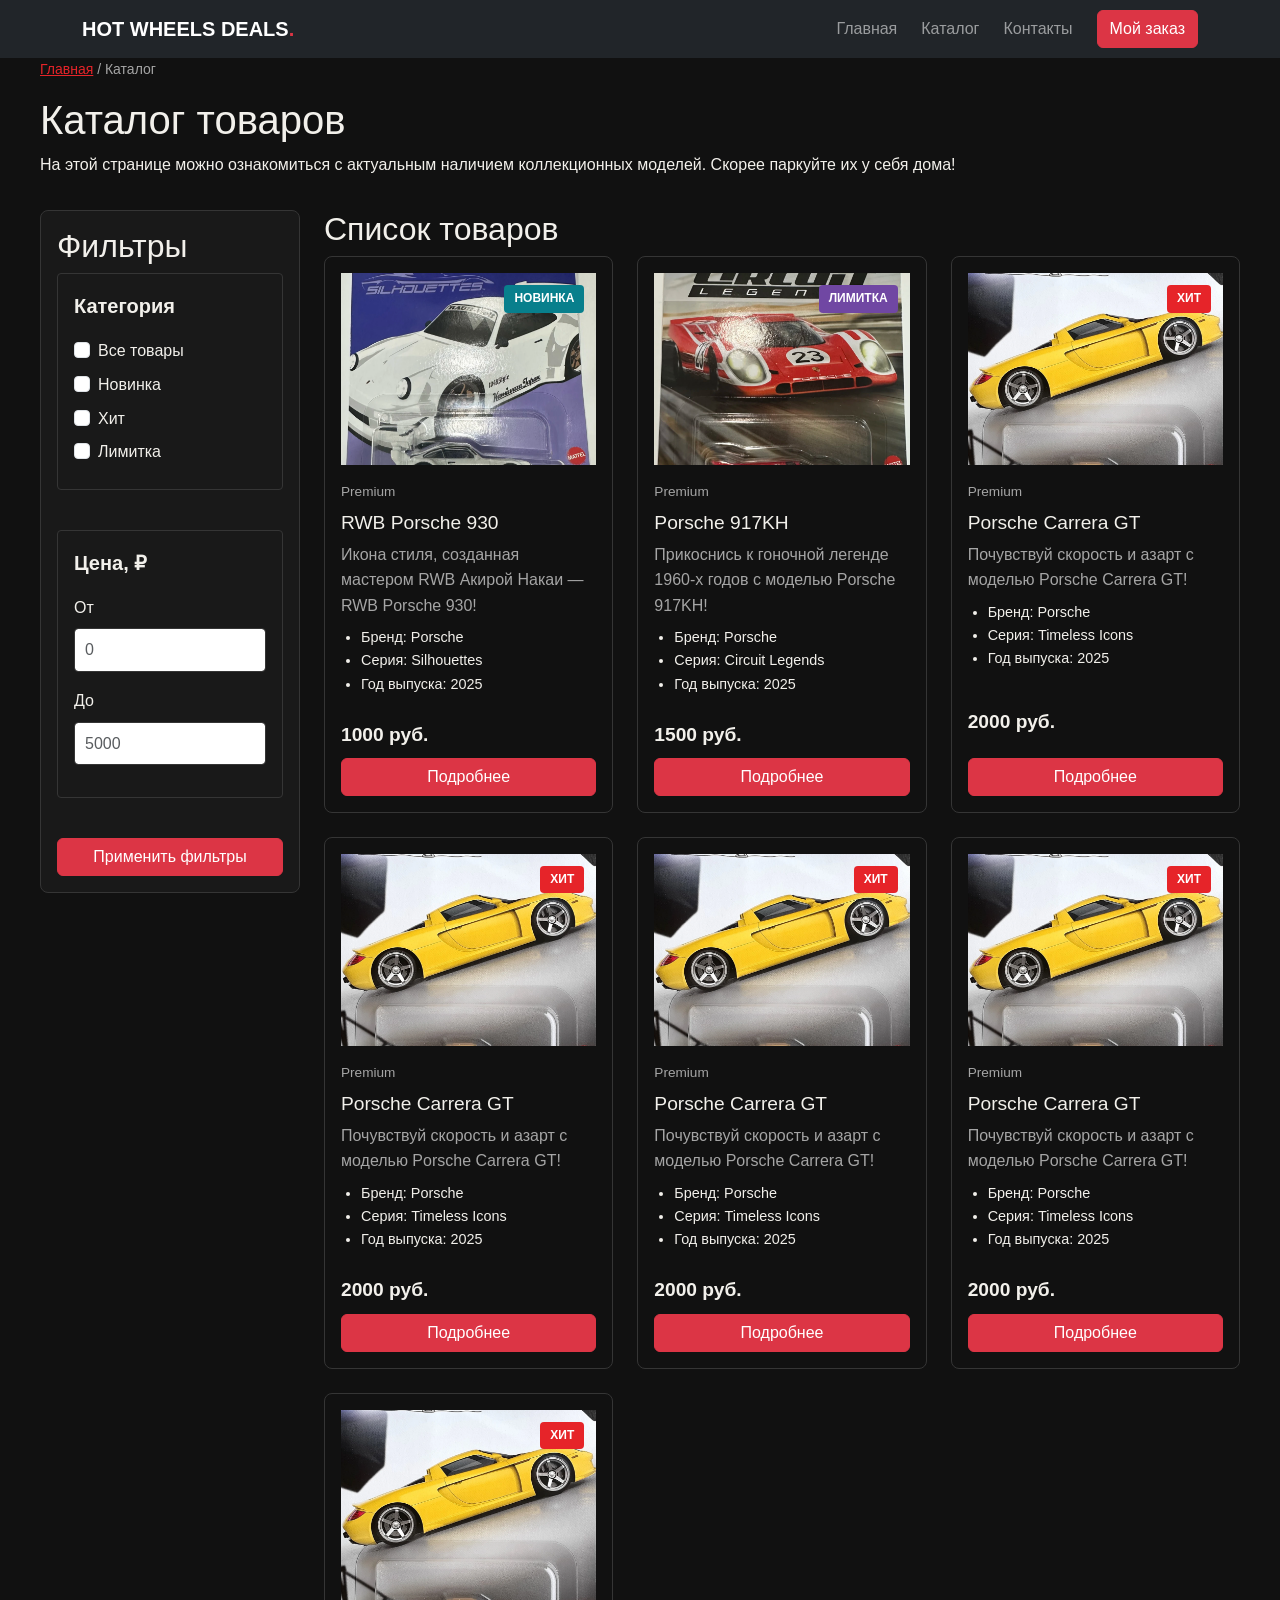
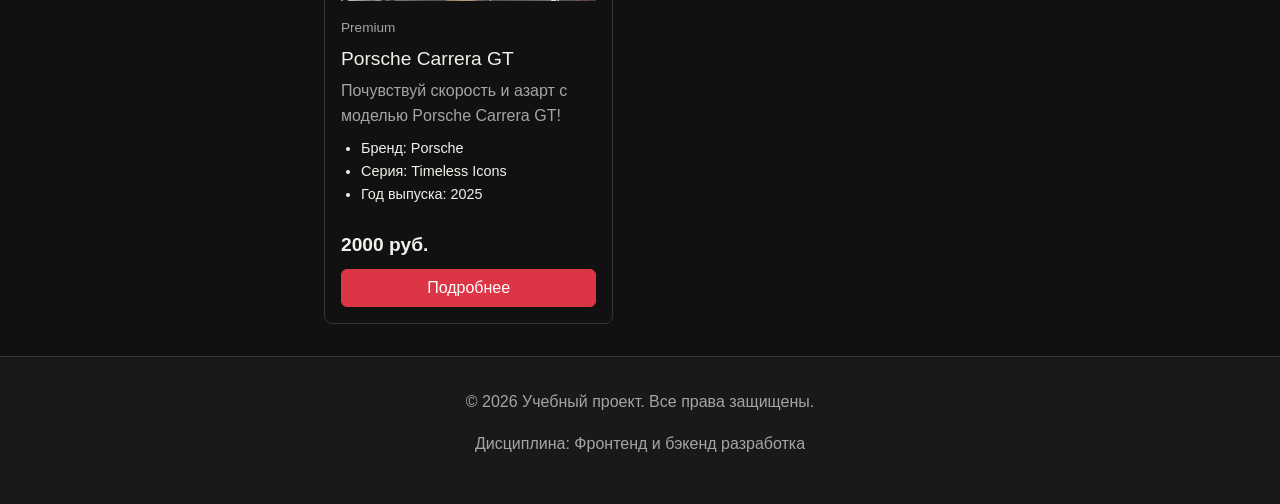
==== catalog.html @ eea551b9 "feat: initialize basic bootstrap structure" ====
<!doctype html>
<html lang="ru">
  <head>
    <meta charset="UTF-8" />
    <meta name="viewport" content="width=device-width, initial-scale=1.0" />
    <meta
      name="description"
      content="Каталог товаров учебного интернет-магазина."
    />

    <title>Каталог товаров — Учебный интернет-магазин</title>

    <link
      href="https://cdn.jsdelivr.net/npm/bootstrap@5.3.8/dist/css/bootstrap.min.css"
      rel="stylesheet"
    />
    <link rel="stylesheet" href="css/style.css" />

    <meta property="og:type" content="website" />
    <meta property="og:title" content="Учебный интернет-магазин" />
    <meta
      property="og:description"
      content="Учебный frontend-проект интернет-магазина."
    />
    <meta
      property="og:image"
      content="https://username.github.io/kr1-html-css-shop/images/preview.jpg"
    />
  </head>

  <body>
    <header>
      <nav class="navbar navbar-expand-lg navbar-dark bg-dark">
        <div class="container">
          <a class="navbar-brand fw-bold" href="index.html">
            HOT WHEELS DEALS<span class="text-danger">.</span>
          </a>

          <button
            class="navbar-toggler"
            type="button"
            data-bs-toggle="collapse"
            data-bs-target="#mainNavbar"
            aria-controls="mainNavbar"
            aria-expanded="false"
            aria-label="Открыть меню"
          >
            <span class="navbar-toggler-icon"></span>
          </button>

          <div class="collapse navbar-collapse" id="mainNavbar">
            <ul class="navbar-nav ms-auto align-items-lg-center gap-lg-2">
              <li class="nav-item">
                <a class="nav-link" href="index.html">Главная</a>
              </li>
              <li class="nav-item">
                <a class="nav-link" href="catalog.html">Каталог</a>
              </li>
              <li class="nav-item">
                <a class="nav-link" href="contacts.html">Контакты</a>
              </li>
              <li class="nav-item">
                <a class="btn btn-danger ms-lg-2" href="order.html">
                  Мой заказ
                </a>
              </li>
            </ul>
          </div>
        </div>
      </nav>
    </header>

    <main>
      <nav class="breadcrumbs" aria-label="Хлебные крошки">
        <a href="index.html">Главная</a>
        <span>Каталог</span>
      </nav>

      <section class="section">
        <h1>Каталог товаров</h1>
        <p>
          На этой странице можно ознакомиться с актуальным наличием
          коллекционных моделей. Скорее паркуйте их у себя дома!
        </p>
      </section>

      <section class="catalog-layout">
        <aside class="catalog-filters">
          <h2>Фильтры</h2>

          <form class="filters-form" action="#" method="get">
            <fieldset class="mb-4">
              <legend class="fs-5 fw-bold mb-3">Категория</legend>

              <div class="form-check mb-2">
                <input
                  class="form-check-input"
                  type="checkbox"
                  name="category"
                  value="all"
                  id="category-all"
                />
                <label class="form-check-label" for="category-all">
                  Все товары
                </label>
              </div>

              <div class="form-check mb-2">
                <input
                  class="form-check-input"
                  type="checkbox"
                  name="category"
                  value="new"
                  id="category-new"
                />
                <label class="form-check-label" for="category-new">
                  Новинка
                </label>
              </div>

              <div class="form-check mb-2">
                <input
                  class="form-check-input"
                  type="checkbox"
                  name="category"
                  value="hit"
                  id="category-hit"
                />
                <label class="form-check-label" for="category-hit"> Хит </label>
              </div>

              <div class="form-check">
                <input
                  class="form-check-input"
                  type="checkbox"
                  name="category"
                  value="limited"
                  id="category-limited"
                />
                <label class="form-check-label" for="category-limited">
                  Лимитка
                </label>
              </div>
            </fieldset>

            <fieldset class="mb-4">
              <legend class="fs-5 fw-bold mb-3">Цена, ₽</legend>

              <div class="mb-3">
                <label for="price-from" class="form-label">От</label>
                <input
                  class="form-control"
                  id="price-from"
                  name="price-from"
                  type="number"
                  min="0"
                  placeholder="0"
                />
              </div>

              <div class="mb-3">
                <label for="price-to" class="form-label">До</label>
                <input
                  class="form-control"
                  id="price-to"
                  name="price-to"
                  type="number"
                  min="0"
                  placeholder="5000"
                />
              </div>
            </fieldset>

            <button class="btn btn-danger w-100" type="submit">
              Применить фильтры
            </button>
          </form>
        </aside>

        <section class="catalog-products">
          <h2>Список товаров</h2>

          <div class="row row-cols-1 row-cols-md-2 row-cols-xl-3 g-4">
            <!-- Карточка 1 -->
            <div class="col">
              <article class="product-card h-100">
                <div class="product-card__image-wrapper">
                  <img
                    class="product-card__image"
                    src="images/product-1.webp"
                    alt="RWB Porsche 930"
                    width="400"
                    height="300"
                  />

                  <span class="product-card__badge product-card__badge--new">
                    Новинка
                  </span>
                </div>

                <p class="product-card__category">Premium</p>
                <h3 class="product-card__title">RWB Porsche 930</h3>

                <p class="product-card__description">
                  Икона стиля, созданная мастером RWB Акирой Накаи — RWB Porsche
                  930!
                </p>

                <ul class="product-card__specs">
                  <li>Бренд: Porsche</li>
                  <li>Серия: Silhouettes</li>
                  <li>Год выпуска: 2025</li>
                </ul>

                <p class="product-card__price">1000 руб.</p>

                <a href="product.html" class="btn btn-danger mt-auto">
                  Подробнее
                </a>
              </article>
            </div>

            <!-- Карточка 2 -->
            <div class="col">
              <article class="product-card h-100">
                <div class="product-card__image-wrapper">
                  <img
                    class="product-card__image"
                    src="images/product-2.webp"
                    alt="Porsche 917KH"
                    width="400"
                    height="300"
                  />

                  <span
                    class="product-card__badge product-card__badge--limited"
                  >
                    Лимитка
                  </span>
                </div>

                <p class="product-card__category">Premium</p>
                <h3 class="product-card__title">Porsche 917KH</h3>

                <p class="product-card__description">
                  Прикоснись к гоночной легенде 1960-х годов с моделью Porsche
                  917KH!
                </p>

                <ul class="product-card__specs">
                  <li>Бренд: Porsche</li>
                  <li>Серия: Circuit Legends</li>
                  <li>Год выпуска: 2025</li>
                </ul>

                <p class="product-card__price">1500 руб.</p>

                <a href="product.html" class="btn btn-danger mt-auto">
                  Подробнее
                </a>
              </article>
            </div>

            <!-- Карточка 3 -->
            <div class="col">
              <article class="product-card h-100">
                <div class="product-card__image-wrapper">
                  <img
                    class="product-card__image"
                    src="images/product-3.webp"
                    alt="Porsche Carrera GT"
                    width="400"
                    height="300"
                  />

                  <span class="product-card__badge product-card__badge--hit">
                    Хит
                  </span>
                </div>

                <p class="product-card__category">Premium</p>
                <h3 class="product-card__title">Porsche Carrera GT</h3>

                <p class="product-card__description">
                  Почувствуй скорость и азарт с моделью Porsche Carrera GT!
                </p>

                <ul class="product-card__specs">
                  <li>Бренд: Porsche</li>
                  <li>Серия: Timeless Icons</li>
                  <li>Год выпуска: 2025</li>
                </ul>

                <p class="product-card__price">2000 руб.</p>

                <a href="product.html" class="btn btn-danger mt-auto">
                  Подробнее
                </a>
              </article>
            </div>
            <!-- Карточка 3 -->
            <div class="col">
              <article class="product-card h-100">
                <div class="product-card__image-wrapper">
                  <img
                    class="product-card__image"
                    src="images/product-3.webp"
                    alt="Porsche Carrera GT"
                    width="400"
                    height="300"
                  />

                  <span class="product-card__badge product-card__badge--hit">
                    Хит
                  </span>
                </div>

                <p class="product-card__category">Premium</p>
                <h3 class="product-card__title">Porsche Carrera GT</h3>

                <p class="product-card__description">
                  Почувствуй скорость и азарт с моделью Porsche Carrera GT!
                </p>

                <ul class="product-card__specs">
                  <li>Бренд: Porsche</li>
                  <li>Серия: Timeless Icons</li>
                  <li>Год выпуска: 2025</li>
                </ul>

                <p class="product-card__price">2000 руб.</p>

                <a href="product.html" class="btn btn-danger mt-auto">
                  Подробнее
                </a>
              </article>
            </div>
            <!-- Карточка 3 -->
            <div class="col">
              <article class="product-card h-100">
                <div class="product-card__image-wrapper">
                  <img
                    class="product-card__image"
                    src="images/product-3.webp"
                    alt="Porsche Carrera GT"
                    width="400"
                    height="300"
                  />

                  <span class="product-card__badge product-card__badge--hit">
                    Хит
                  </span>
                </div>

                <p class="product-card__category">Premium</p>
                <h3 class="product-card__title">Porsche Carrera GT</h3>

                <p class="product-card__description">
                  Почувствуй скорость и азарт с моделью Porsche Carrera GT!
                </p>

                <ul class="product-card__specs">
                  <li>Бренд: Porsche</li>
                  <li>Серия: Timeless Icons</li>
                  <li>Год выпуска: 2025</li>
                </ul>

                <p class="product-card__price">2000 руб.</p>

                <a href="product.html" class="btn btn-danger mt-auto">
                  Подробнее
                </a>
              </article>
            </div>
            <!-- Карточка 3 -->
            <div class="col">
              <article class="product-card h-100">
                <div class="product-card__image-wrapper">
                  <img
                    class="product-card__image"
                    src="images/product-3.webp"
                    alt="Porsche Carrera GT"
                    width="400"
                    height="300"
                  />

                  <span class="product-card__badge product-card__badge--hit">
                    Хит
                  </span>
                </div>

                <p class="product-card__category">Premium</p>
                <h3 class="product-card__title">Porsche Carrera GT</h3>

                <p class="product-card__description">
                  Почувствуй скорость и азарт с моделью Porsche Carrera GT!
                </p>

                <ul class="product-card__specs">
                  <li>Бренд: Porsche</li>
                  <li>Серия: Timeless Icons</li>
                  <li>Год выпуска: 2025</li>
                </ul>

                <p class="product-card__price">2000 руб.</p>

                <a href="product.html" class="btn btn-danger mt-auto">
                  Подробнее
                </a>
              </article>
            </div>
            <!-- Карточка 3 -->
            <div class="col">
              <article class="product-card h-100">
                <div class="product-card__image-wrapper">
                  <img
                    class="product-card__image"
                    src="images/product-3.webp"
                    alt="Porsche Carrera GT"
                    width="400"
                    height="300"
                  />

                  <span class="product-card__badge product-card__badge--hit">
                    Хит
                  </span>
                </div>

                <p class="product-card__category">Premium</p>
                <h3 class="product-card__title">Porsche Carrera GT</h3>

                <p class="product-card__description">
                  Почувствуй скорость и азарт с моделью Porsche Carrera GT!
                </p>

                <ul class="product-card__specs">
                  <li>Бренд: Porsche</li>
                  <li>Серия: Timeless Icons</li>
                  <li>Год выпуска: 2025</li>
                </ul>

                <p class="product-card__price">2000 руб.</p>

                <a href="product.html" class="btn btn-danger mt-auto">
                  Подробнее
                </a>
              </article>
            </div>
          </div>
        </section>
      </section>
    </main>

    <footer>
      <p>&copy; 2026 Учебный проект. Все права защищены.</p>
      <p>Дисциплина: Фронтенд и бэкенд разработка</p>
    </footer>

    <script src="https://cdn.jsdelivr.net/npm/bootstrap@5.3.8/dist/js/bootstrap.bundle.min.js"></script>
  </body>
</html>
---- css/style.css ----
/* ===============================
   1. Переменные проекта
   =============================== */

:root {
  /* Цвета */
  --color-bg: #111111;
  --color-text: #f2f0eb;
  --color-muted: #a5a5a5;
  --color-primary: #e62429;
  --color-primary-dark: #bd171d;
  --color-border: #353535;
  --color-surface: #191919;
  --color-surface-accent: #242424;
  --color-danger: #e62429;
  --color-success: #45b36b;
  --color-success-bg: #17251b;
  --color-white: #ffffff;

  /* Отступы */
  --space-xs: 4px;
  --space-sm: 8px;
  --space-md: 16px;
  --space-lg: 24px;
  --space-xl: 32px;

  /* Скругления */
  --radius-sm: 4px;
  --radius-md: 8px;
  --radius-lg: 12px;

  /* Размеры */
  --container-width: 1200px;
}

/* ===============================
   2. Базовые стили
   =============================== */

* {
  box-sizing: border-box;
}

body {
  margin: 0;
  font-family: Arial, sans-serif;
  line-height: 1.6;
  color: var(--color-text);
  background-color: var(--color-bg);
}

html {
  scroll-behavior: smooth;
}

a {
  color: var(--color-text);
}

a:hover {
  color: var(--color-primary);
}

a:focus-visible {
  outline: 2px solid var(--color-primary);
  outline-offset: 3px;
}

header {
  position: sticky;
  top: 0;
  z-index: 1030;
}

footer {
  padding: 32px 0;
  background-color: var(--color-surface);
  border-top: 1px solid var(--color-border);
  color: var(--color-muted);
  text-align: center;
}

/*
  Ограничиваем ширину содержимого шапки,
  чтобы оно не растягивалось слишком сильно на широких экранах.
*/
.site-header {
  max-width: 1100px;
  margin: 0 auto;
}

/*
  Оформляем текстовый логотип.
*/
.site-logo {
  font-weight: bold;
  text-decoration: none;
  color: #222222;
}

/*
  Убираем стандартные отступы и маркеры списка навигации.
*/
.site-nav__list {
  display: flex;
  flex-wrap: wrap;
  justify-content: center;
  align-items: center;
  gap: var(--space-md);
  padding: 0;
  margin: var(--space-md) 0 0;
  list-style: none;
}

/*
  Добавляем расстояние между пунктами меню.
*/
.site-nav__list li {
  margin-bottom: 8px;
}

/*
  Оформляем ссылки меню.
*/
.site-nav__list a {
  display: inline-block;
  padding: var(--space-sm) var(--space-md);
  color: var(--color-primary);
  text-decoration: none;
  border-radius: var(--radius-sm);
}

/*
  При наведении мыши подчёркиваем ссылку.
  Подробно состояния интерфейса будут рассмотрены в практической работе 1.7.
*/
.site-nav__list a:hover {
  color: var(--color-white);
  background-color: var(--color-primary);
}

/* ===============================
   3. Общие элементы интерфейса
   =============================== */

a {
  color: var(--color-primary);
}

a:hover {
  color: var(--color-primary-dark);
}

a:focus-visible {
  outline: 2px solid var(--color-primary);
  outline-offset: 3px;
}

/* ===============================
   4. Компоненты страницы
   =============================== */

/*
  Hero-блок — первый крупный блок страницы.
  Он визуально отделяется от остальных разделов фоном и отступами.
*/
.hero {
  max-width: var(--container-width);
  margin: 0 auto var(--space-xl);
  padding: var(--space-xl) var(--space-lg);
  background-color: var(--color-surface-accent);
  border-radius: var(--radius-lg);
}

.section {
  max-width: var(--container-width);
  margin: 0 auto var(--space-xl);
}

.section h2 {
  margin-top: 0;
}

/*
  Карточка товара — самостоятельный блок.
  На следующих занятиях карточки будут доработаны и выстроены в сетку.
*/
/* Карточка товара */
.product-card {
  display: flex;
  flex-direction: column;
  gap: var(--space-sm);
  min-width: 0;
  padding: var(--space-md);
  border: 1px solid var(--color-border);
  border-radius: var(--radius-md);
  background-color: var(--color-bg);
  transition:
    border-color 0.2s,
    box-shadow 0.2s;
}

.product-card:hover {
  border-color: var(--color-primary);
  box-shadow: 0 4px 14px rgba(0, 0, 0, 0.08);
}

.product-card__image-link {
  display: block;
  overflow: hidden;
  border-radius: var(--radius-sm);
}

.product-card__image {
  display: block;
  width: 100%;
  height: auto;
  aspect-ratio: 4 / 3;
  object-fit: cover;
  transition: transform 0.25s;
}

.product-card__image-link:hover .product-card__image {
  transform: scale(1.04);
}

.product-card__category {
  margin: var(--space-sm) 0 0;
  color: var(--color-muted);
  font-size: 0.85rem;
}

.product-card__title {
  margin: 0;
  font-size: 1.2rem;
}

.product-card__description {
  margin: 0;
  color: var(--color-muted);
}

.product-card__specs {
  margin: 0;
  padding-left: 20px;
  font-size: 0.9rem;
}

.product-card__price {
  margin: auto 0 0;
  padding-top: var(--space-md);
  font-size: 1.2rem;
  font-weight: 700;
}

.product-card .button {
  align-self: flex-start;
  margin-top: var(--space-sm);
}

/*
  Пока это обычная ссылка, но визуально она оформляется как кнопка.
*/
.button {
  display: inline-block;
  padding: var(--space-sm) var(--space-md);
  color: var(--color-white);
  background-color: var(--color-primary);
  text-decoration: none;
  border: none;
  border-radius: var(--radius-sm);
  cursor: pointer;
}

.button:hover {
  background-color: var(--color-primary-dark);
}

.button:focus-visible {
  outline: 2px solid var(--color-primary);
  outline-offset: 3px;
}

.button:disabled {
  opacity: 0.6;
  cursor: not-allowed;
}

/* ===============================
   5. Форма и модальное окно
   =============================== */

/*
  Модальное окно.
  Элемент dialog сам умеет открываться поверх страницы.
*/
.order-dialog {
  width: min(100% - 32px, 560px);
  padding: 24px;
  border: none;
  border-radius: 12px;
}

/*
  Затемнение фона за модальным окном.
*/
.order-dialog::backdrop {
  background-color: rgba(0, 0, 0, 0.5);
}

/*
  Поле формы.
  Каждый блок получает нижний отступ.
*/
.form-field {
  margin-bottom: 16px;
}

/*
  Подпись поля.
*/
.form-field label {
  display: block;
  margin-bottom: 6px;
}

/*
  Основные поля формы.
*/
.form-field input,
.form-field select,
.form-field textarea {
  width: 100%;
  padding: 10px 12px;
  border: 1px solid #cccccc;
  border-radius: 6px;
  font: inherit;
}

/*
  Checkbox не должен занимать всю ширину.
*/
.form-field input[type="checkbox"] {
  width: auto;
}

/*
  Подсказка под полем телефона.
*/
.form-field small {
  display: block;
  margin-top: 4px;
  color: #666666;
}

/*
  Видимый фокус для клавиатурной навигации.
*/
.form-field input:focus-visible,
.form-field select:focus-visible,
.form-field textarea:focus-visible,
.form-actions button:focus-visible {
  outline: 2px solid #0057b8;
  outline-offset: 2px;
}

/*
  Подсветка ошибочных полей.
  Атрибут aria-invalid будет добавляться через JavaScript.
*/
[aria-invalid="true"] {
  border-color: #b00020;
}

/*
  Кнопки формы.
*/
.form-actions {
  display: flex;
  gap: 12px;
  margin-top: 20px;
}

/*
  Сообщение об успешной отправке.
*/
.success-message {
  max-width: 1100px;
  margin: 24px auto;
  padding: 16px;
  border-left: 4px solid #168a2f;
  background-color: #eefaf0;
}

/*
  Стили для хлебных крошек
*/

.breadcrumbs {
  max-width: var(--container-width);
  margin: 0 auto var(--space-md);
  font-size: 14px;
  color: var(--color-muted);
}

.breadcrumbs a {
  color: var(--color-primary);
}

.breadcrumbs span::before {
  content: " / ";
  color: var(--color-muted);
}

html {
  scroll-behavior: smooth;
}

:target {
  outline: 2px dashed var(--color-primary);
  outline-offset: 4px;
}

.catalog-layout {
  max-width: var(--container-width);
  margin: 0 auto var(--space-xl);
  display: grid;
  grid-template-columns: 260px 1fr;
  grid-template-areas: "filters products";
  gap: var(--space-lg);
}

.catalog-filters {
  grid-area: filters;
  position: sticky;
  top: 100px;
  align-self: start;
  padding: var(--space-md);
  border: 1px solid var(--color-border);
  border-radius: var(--radius-md);
  background-color: var(--color-surface);
}

.catalog-products {
  grid-area: products;
}

.filters-form {
  display: grid;
  gap: var(--space-md);
}

.filters-form fieldset {
  margin: 0;
  padding: var(--space-md);
  border: 1px solid var(--color-border);
  border-radius: var(--radius-sm);
}

.filters-form legend {
  font-weight: 700;
}

.filters-form label {
  display: block;
  margin-bottom: var(--space-sm);
}

.filters-form input[type="number"] {
  width: 100%;
  padding: 8px 10px;
  border: 1px solid var(--color-border);
  border-radius: var(--radius-sm);
  font: inherit;
}

@media (max-width: 900px) {
  .catalog-layout {
    grid-template-columns: 220px minmax(0, 1fr);
  }
}

@media (max-width: 600px) {
  .catalog-layout {
    grid-template-columns: minmax(0, 1fr);
    grid-template-areas:
      "filters"
      "products";
  }

  .catalog-filters {
    position: static;
    min-width: 0;
  }

  .catalog-products {
    min-width: 0;
  }

  header,
  main,
  footer {
    padding: var(--space-md);
  }
}

/* Блок отзывов на главной странице */

.reviews__intro {
  color: var(--color-muted);
  margin-bottom: var(--space-lg);
}

.reviews__grid {
  display: grid;
  grid-template-columns: repeat(3, minmax(0, 1fr));
  gap: var(--space-lg);
}

.review-card {
  padding: var(--space-lg);
  border: 1px solid var(--color-border);
  border-radius: var(--radius-md);
  background-color: var(--color-surface);
  transition:
    border-color 0.2s,
    box-shadow 0.2s;
}

.review-card:hover {
  border-color: var(--color-primary);
  box-shadow: 0 4px 14px rgba(0, 0, 0, 0.06);
}

.review-card__header {
  display: flex;
  flex-wrap: wrap;
  justify-content: space-between;
  align-items: center;
  gap: var(--space-sm);
}

.review-card__header h3 {
  margin: 0;
}

.review-card__rating {
  margin: 0;
  color: var(--color-primary);
  letter-spacing: 2px;
}

.review-card__date {
  color: var(--color-muted);
  font-size: 0.9rem;
}

/* Адаптивность */

@media (max-width: 900px) {
  .reviews__grid {
    grid-template-columns: repeat(2, minmax(0, 1fr));
  }
}

@media (max-width: 600px) {
  .reviews__grid {
    grid-template-columns: minmax(0, 1fr);
  }
}

/* Бейджи на изображениях товаров */
.product-card__image-link {
  position: relative;
  display: block;
  overflow: hidden;
}

.product-card__badge {
  display: inline-block;
  width: fit-content;
  padding: 4px 10px;
  margin-bottom: 12px;
  border-radius: 4px;
  background-color: #e62429;
  color: #ffffff;
  font-size: 0.75rem;
  font-weight: 700;
  text-transform: uppercase;
}

.product-card__image-wrapper {
  position: relative;
  width: 100%;
}

.product-card__image-wrapper .product-card__image {
  display: block;
  width: 100%;
  height: auto;
}

.product-card__image-wrapper .product-card__badge {
  position: absolute;
  top: 12px;
  right: 12px;
  z-index: 2;
  margin: 0;
}

.product-card__badge--new {
  background-color: #087f8c;
}

.product-card__badge--hit {
  background-color: #e62429;
}

.product-card__badge--limited {
  background-color: #7047a3;
}
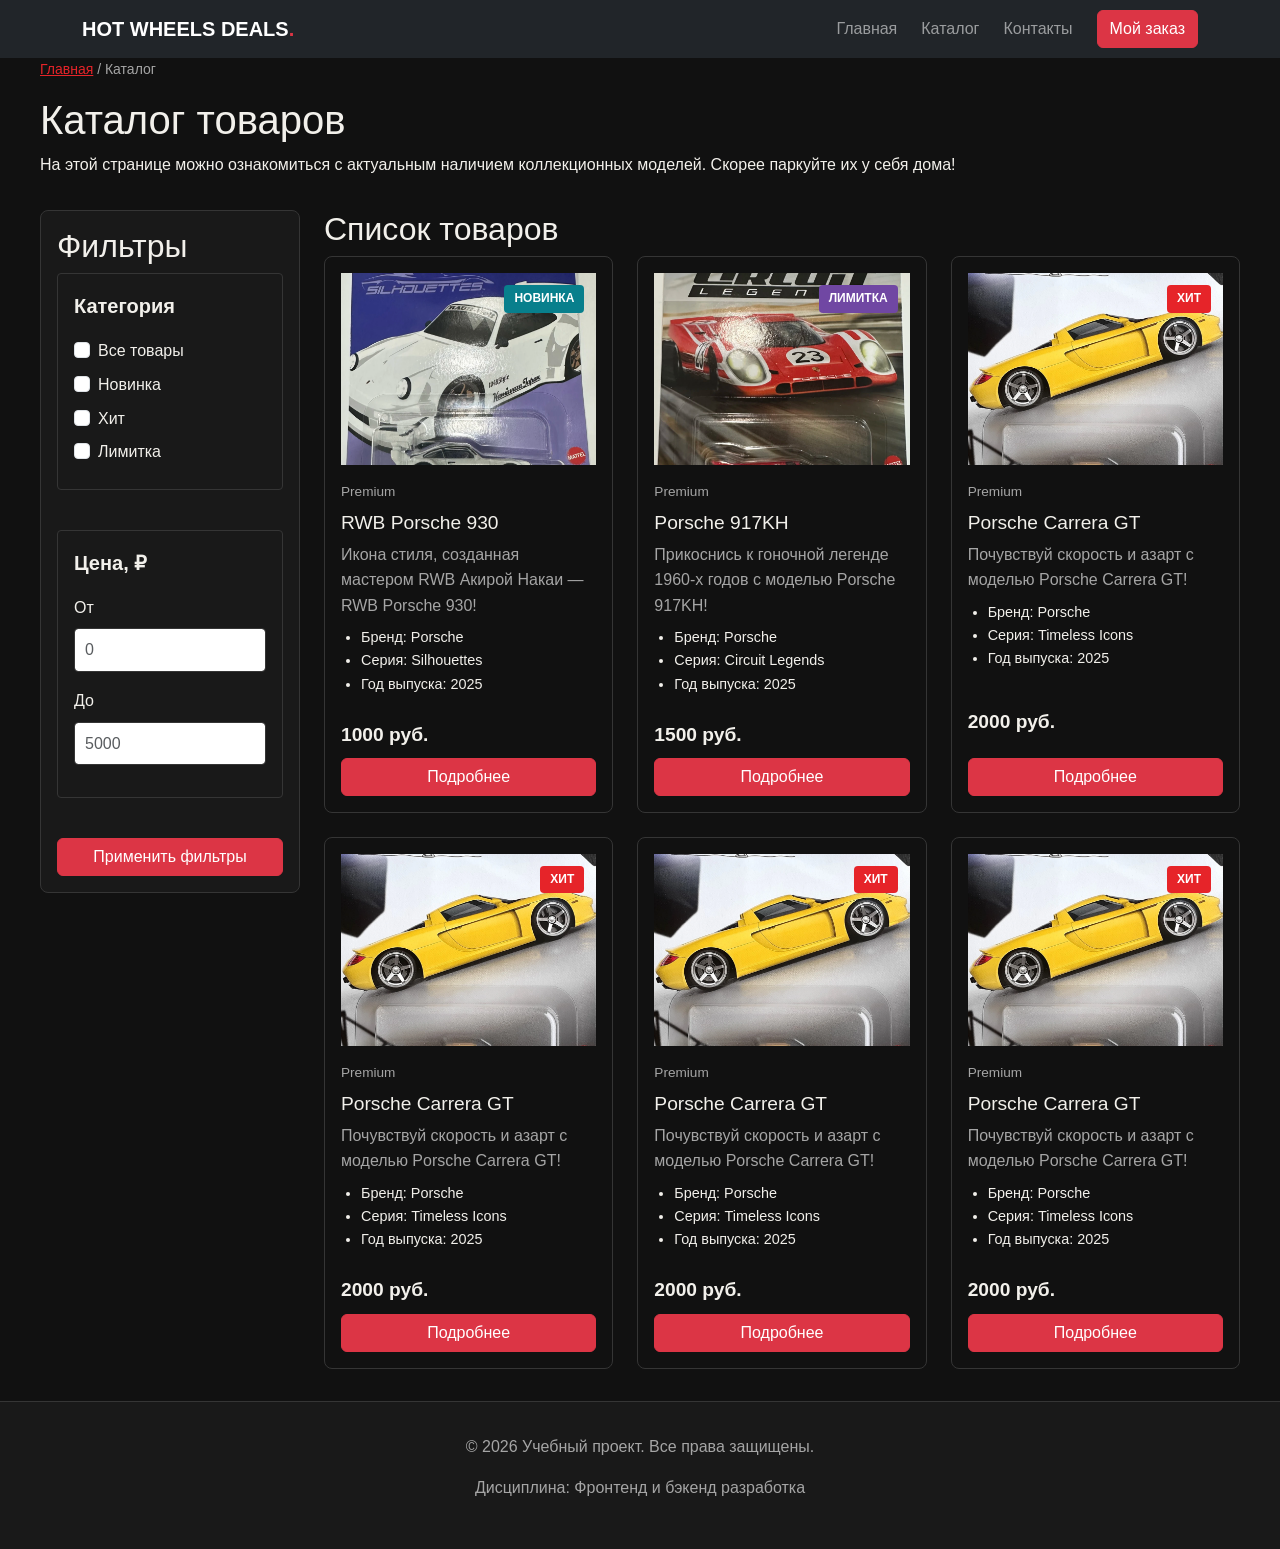
==== commit 373a74f3: "fix: updated grid structure on index.html" ====
--- a/catalog.html
+++ b/catalog.html
@@ -232,9 +232,7 @@
                     height="300"
                   />
 
-                  <span
-                    class="product-card__badge product-card__badge--limited"
-                  >
+                  <span class="product-card__badge product-card__badge--limited">
                     Лимитка
                   </span>
                 </div>
@@ -261,43 +259,6 @@
               </article>
             </div>
 
-            <!-- Карточка 3 -->
-            <div class="col">
-              <article class="product-card h-100">
-                <div class="product-card__image-wrapper">
-                  <img
-                    class="product-card__image"
-                    src="images/product-3.webp"
-                    alt="Porsche Carrera GT"
-                    width="400"
-                    height="300"
-                  />
-
-                  <span class="product-card__badge product-card__badge--hit">
-                    Хит
-                  </span>
-                </div>
-
-                <p class="product-card__category">Premium</p>
-                <h3 class="product-card__title">Porsche Carrera GT</h3>
-
-                <p class="product-card__description">
-                  Почувствуй скорость и азарт с моделью Porsche Carrera GT!
-                </p>
-
-                <ul class="product-card__specs">
-                  <li>Бренд: Porsche</li>
-                  <li>Серия: Timeless Icons</li>
-                  <li>Год выпуска: 2025</li>
-                </ul>
-
-                <p class="product-card__price">2000 руб.</p>
-
-                <a href="product.html" class="btn btn-danger mt-auto">
-                  Подробнее
-                </a>
-              </article>
-            </div>
             <!-- Карточка 3 -->
             <div class="col">
               <article class="product-card h-100">
--- a/css/style.css
+++ b/css/style.css
@@ -619,3 +619,17 @@
 .product-card__badge--limited {
   background-color: #7047a3;
 }
+
+/* Бейджи на главной странице */
+#popular .product-card__image-link .product-card__badge {
+  position: absolute;
+  top: 12px;
+  right: 12px;
+  z-index: 2;
+  margin: 0;
+}
+
+#popular .product-card__badge--new {
+  background-color: #087f8c;
+  color: #ffffff;
+}
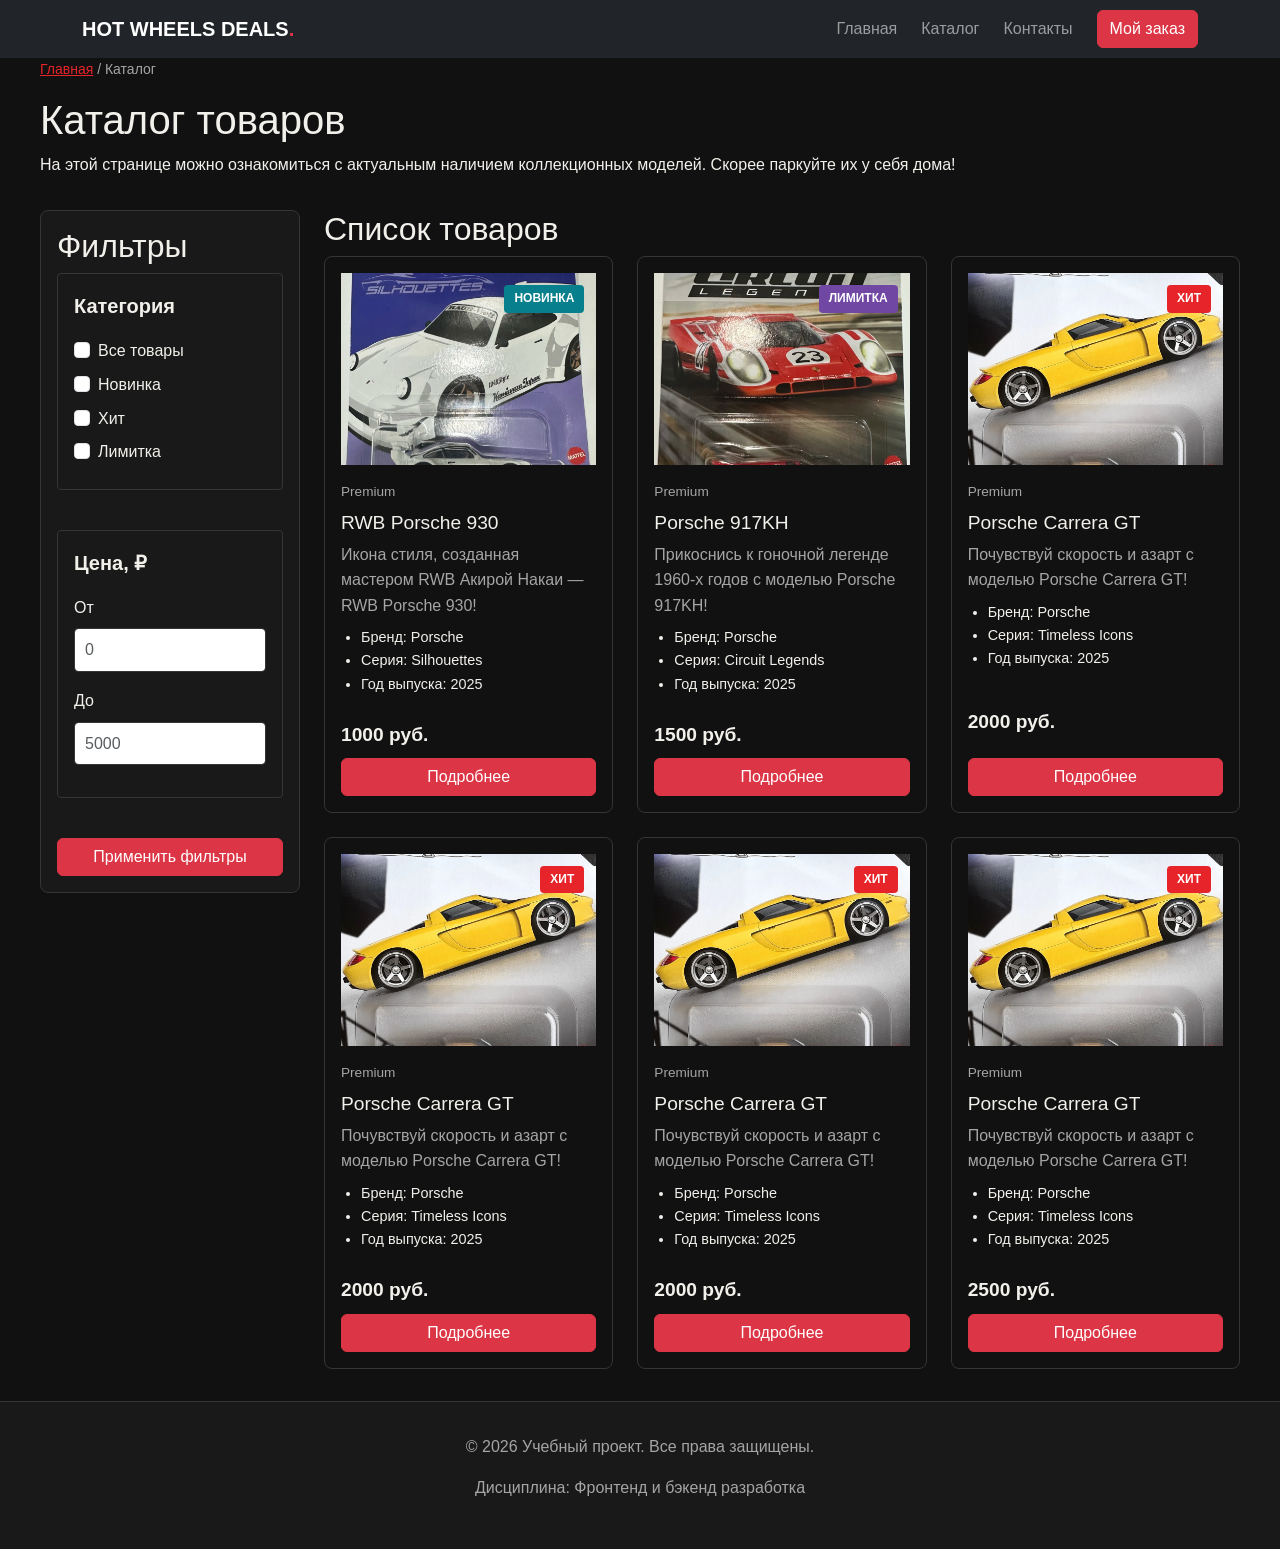
==== commit 7bd7f82a: "fix: repair homepage product grid" ====
--- a/catalog.html
+++ b/catalog.html
@@ -400,7 +400,7 @@
                   <li>Год выпуска: 2025</li>
                 </ul>
 
-                <p class="product-card__price">2000 руб.</p>
+                <p class="product-card__price">2500 руб.</p>
 
                 <a href="product.html" class="btn btn-danger mt-auto">
                   Подробнее
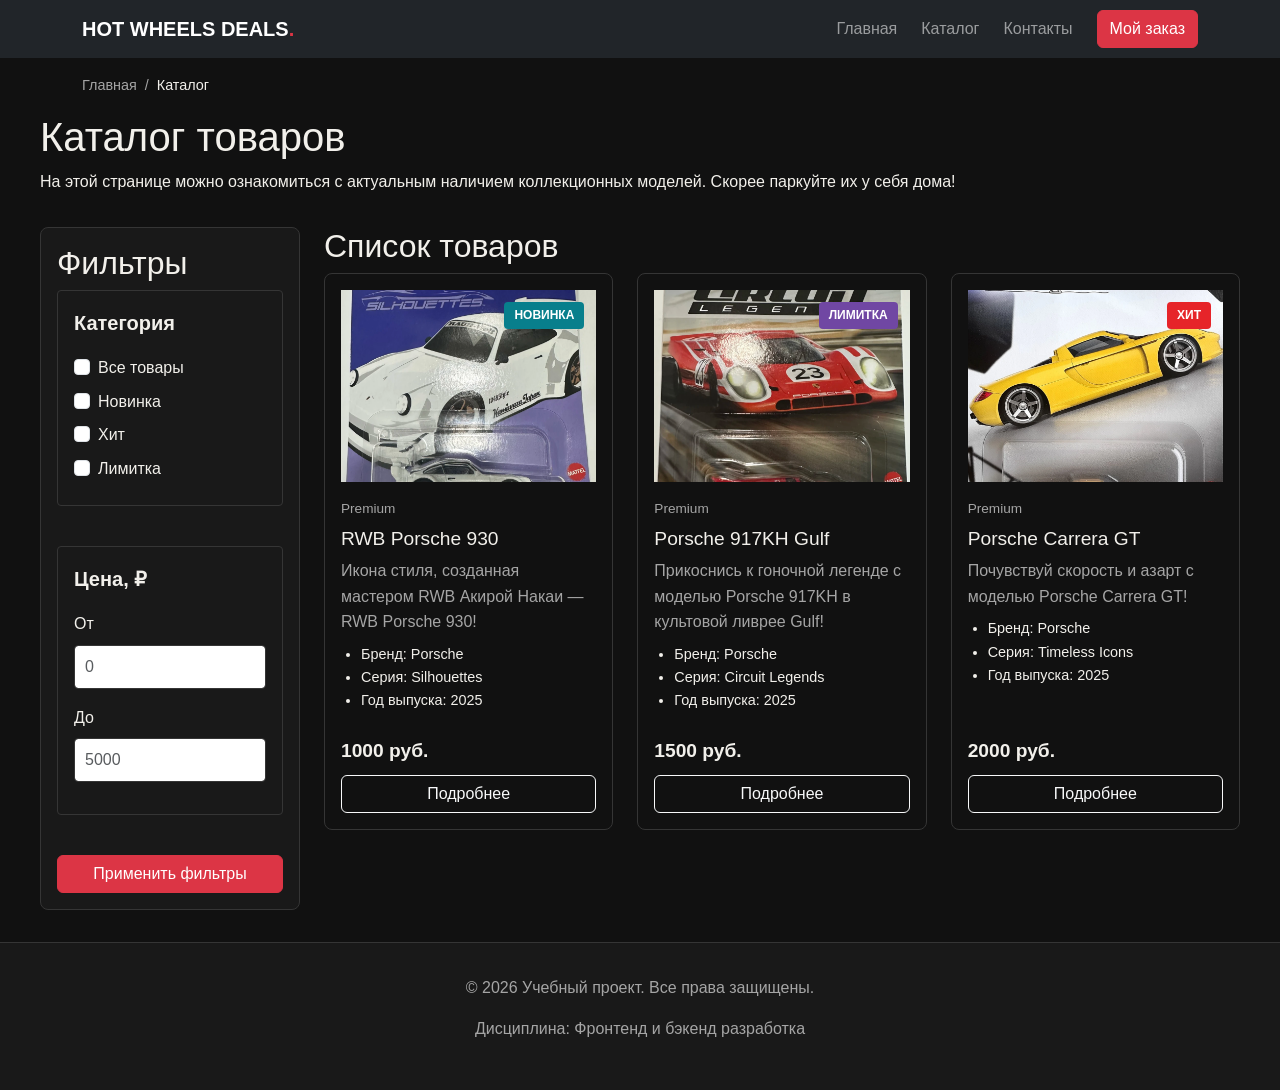
==== commit 6bd4754e: "feat: add product pages" ====
--- a/catalog.html
+++ b/catalog.html
@@ -71,10 +71,16 @@
     </header>
 
     <main>
-      <nav class="breadcrumbs" aria-label="Хлебные крошки">
-        <a href="index.html">Главная</a>
-        <span>Каталог</span>
-      </nav>
+      <section class="container py-3">
+        <nav aria-label="Навигационная цепочка">
+          <ol class="breadcrumb">
+            <li class="breadcrumb-item">
+              <a href="index.html">Главная</a>
+            </li>
+            <li class="breadcrumb-item active" aria-current="page">Каталог</li>
+          </ol>
+        </nav>
+      </section>
 
       <section class="section">
         <h1>Каталог товаров</h1>
@@ -181,14 +187,14 @@
           <h2>Список товаров</h2>
 
           <div class="row row-cols-1 row-cols-md-2 row-cols-xl-3 g-4">
-            <!-- Карточка 1 -->
+            <!-- Карточка 1: RWB Porsche 930 -->
             <div class="col">
               <article class="product-card h-100">
                 <div class="product-card__image-wrapper">
                   <img
                     class="product-card__image"
-                    src="images/product-1.webp"
-                    alt="RWB Porsche 930"
+                    src="images/RWB 930.webp"
+                    alt="Белая модель RWB Porsche 930 Hot Wheels"
                     width="400"
                     height="300"
                   />
@@ -213,36 +219,40 @@
                 </ul>
 
                 <p class="product-card__price">1000 руб.</p>
-
-                <a href="product.html" class="btn btn-danger mt-auto">
+                <a
+                  class="btn btn-outline-light"
+                  href="product.html?id=porsche-930-rwb-silhouettes"
+                >
                   Подробнее
                 </a>
               </article>
             </div>
 
-            <!-- Карточка 2 -->
+            <!-- Карточка 2: Porsche 917KH Gulf -->
             <div class="col">
               <article class="product-card h-100">
                 <div class="product-card__image-wrapper">
                   <img
                     class="product-card__image"
-                    src="images/product-2.webp"
-                    alt="Porsche 917KH"
+                    src="images/917KH.webp"
+                    alt="Porsche 917KH в гоночной ливрее Gulf"
                     width="400"
                     height="300"
                   />
 
-                  <span class="product-card__badge product-card__badge--limited">
+                  <span
+                    class="product-card__badge product-card__badge--limited"
+                  >
                     Лимитка
                   </span>
                 </div>
 
                 <p class="product-card__category">Premium</p>
-                <h3 class="product-card__title">Porsche 917KH</h3>
+                <h3 class="product-card__title">Porsche 917KH Gulf</h3>
 
                 <p class="product-card__description">
-                  Прикоснись к гоночной легенде 1960-х годов с моделью Porsche
-                  917KH!
+                  Прикоснись к гоночной легенде с моделью Porsche 917KH в
+                  культовой ливрее Gulf!
                 </p>
 
                 <ul class="product-card__specs">
@@ -252,21 +262,23 @@
                 </ul>
 
                 <p class="product-card__price">1500 руб.</p>
-
-                <a href="product.html" class="btn btn-danger mt-auto">
+                <a
+                  class="btn btn-outline-light"
+                  href="product.html?id=porsche-917kh-gulf"
+                >
                   Подробнее
                 </a>
               </article>
             </div>
 
-            <!-- Карточка 3 -->
+            <!-- Карточка 3: Porsche Carrera GT -->
             <div class="col">
               <article class="product-card h-100">
                 <div class="product-card__image-wrapper">
                   <img
                     class="product-card__image"
-                    src="images/product-3.webp"
-                    alt="Porsche Carrera GT"
+                    src="images/Carrera GT.webp"
+                    alt="Porsche Carrera GT Hot Wheels"
                     width="400"
                     height="300"
                   />
@@ -290,119 +302,10 @@
                 </ul>
 
                 <p class="product-card__price">2000 руб.</p>
-
-                <a href="product.html" class="btn btn-danger mt-auto">
-                  Подробнее
-                </a>
-              </article>
-            </div>
-            <!-- Карточка 3 -->
-            <div class="col">
-              <article class="product-card h-100">
-                <div class="product-card__image-wrapper">
-                  <img
-                    class="product-card__image"
-                    src="images/product-3.webp"
-                    alt="Porsche Carrera GT"
-                    width="400"
-                    height="300"
-                  />
-
-                  <span class="product-card__badge product-card__badge--hit">
-                    Хит
-                  </span>
-                </div>
-
-                <p class="product-card__category">Premium</p>
-                <h3 class="product-card__title">Porsche Carrera GT</h3>
-
-                <p class="product-card__description">
-                  Почувствуй скорость и азарт с моделью Porsche Carrera GT!
-                </p>
-
-                <ul class="product-card__specs">
-                  <li>Бренд: Porsche</li>
-                  <li>Серия: Timeless Icons</li>
-                  <li>Год выпуска: 2025</li>
-                </ul>
-
-                <p class="product-card__price">2000 руб.</p>
-
-                <a href="product.html" class="btn btn-danger mt-auto">
-                  Подробнее
-                </a>
-              </article>
-            </div>
-            <!-- Карточка 3 -->
-            <div class="col">
-              <article class="product-card h-100">
-                <div class="product-card__image-wrapper">
-                  <img
-                    class="product-card__image"
-                    src="images/product-3.webp"
-                    alt="Porsche Carrera GT"
-                    width="400"
-                    height="300"
-                  />
-
-                  <span class="product-card__badge product-card__badge--hit">
-                    Хит
-                  </span>
-                </div>
-
-                <p class="product-card__category">Premium</p>
-                <h3 class="product-card__title">Porsche Carrera GT</h3>
-
-                <p class="product-card__description">
-                  Почувствуй скорость и азарт с моделью Porsche Carrera GT!
-                </p>
-
-                <ul class="product-card__specs">
-                  <li>Бренд: Porsche</li>
-                  <li>Серия: Timeless Icons</li>
-                  <li>Год выпуска: 2025</li>
-                </ul>
-
-                <p class="product-card__price">2000 руб.</p>
-
-                <a href="product.html" class="btn btn-danger mt-auto">
-                  Подробнее
-                </a>
-              </article>
-            </div>
-            <!-- Карточка 3 -->
-            <div class="col">
-              <article class="product-card h-100">
-                <div class="product-card__image-wrapper">
-                  <img
-                    class="product-card__image"
-                    src="images/product-3.webp"
-                    alt="Porsche Carrera GT"
-                    width="400"
-                    height="300"
-                  />
-
-                  <span class="product-card__badge product-card__badge--hit">
-                    Хит
-                  </span>
-                </div>
-
-                <p class="product-card__category">Premium</p>
-                <h3 class="product-card__title">Porsche Carrera GT</h3>
-
-                <p class="product-card__description">
-                  Почувствуй скорость и азарт с моделью Porsche Carrera GT!
-                </p>
-
-                <ul class="product-card__specs">
-                  <li>Бренд: Porsche</li>
-                  <li>Серия: Timeless Icons</li>
-                  <li>Год выпуска: 2025</li>
-                </ul>
-
-                <p class="product-card__price">2500 руб.</p>
-
-                <a href="product.html" class="btn btn-danger mt-auto">
+                <a
+                  class="btn btn-outline-light"
+                  href="product.html?id=porsche-carrera-gt"
+                >
                   Подробнее
                 </a>
               </article>
--- a/css/style.css
+++ b/css/style.css
@@ -633,3 +633,471 @@
   background-color: #087f8c;
   color: #ffffff;
 }
+
+/* Баннер предзаказа */
+.preorder-banner {
+    position: relative;
+    overflow: hidden;
+    border: 1px solid #383838;
+    border-radius: 16px;
+    background:
+        radial-gradient(
+            ellipse at 80% 50%,
+            rgba(230, 36, 41, 0.13),
+            transparent 55%
+        ),
+        #151515;
+}
+
+/* Блок предзаказа на главной странице */
+.preorder-banner__image {
+    display: block;
+    width: 100%;
+    height: 100%;
+    min-height: 360px;
+    max-height: 480px;
+    object-fit: contain;
+    padding: 1.5rem;
+    transition: transform 0.4s ease;
+}
+
+.preorder-banner:hover .preorder-banner__image {
+    transform: scale(1.035);
+}
+
+.preorder-banner .btn-danger {
+    background-color: #e62429;
+    border-color: #e62429;
+    font-weight: 700;
+    transition: background-color 0.2s ease,
+                border-color 0.2s ease;
+}
+
+.preorder-banner .btn-danger:hover {
+    background-color: #bd171d;
+    border-color: #bd171d;
+}
+
+@media (max-width: 991.98px) {
+    .preorder-banner__image {
+        min-height: 0;
+        max-height: 360px;
+    }
+}
+
+@media (prefers-reduced-motion: reduce) {
+    .preorder-banner__image,
+    .preorder-banner .btn-danger {
+        transition: none;
+    }
+}
+
+/* Модальное окно на главной странице */
+
+/* Модальное окно предзаказа RLC */
+.preorder-modal {
+    overflow: hidden;
+    color: var(--color-text);
+    background:
+        radial-gradient(
+            ellipse at 100% 0%,
+            rgba(230, 36, 41, 0.16),
+            transparent 48%
+        ),
+        #191919;
+    border: 1px solid #414141;
+    border-radius: 16px;
+    box-shadow: 0 24px 80px rgba(0, 0, 0, 0.5);
+}
+
+.preorder-modal__header {
+    align-items: flex-start;
+    border-bottom: 1px solid #353535;
+    padding: 1.5rem;
+}
+
+.preorder-modal__eyebrow {
+    color: #a5a5a5;
+    font-size: 0.7rem;
+    font-weight: 700;
+    letter-spacing: 0.15em;
+}
+
+.preorder-modal__body {
+    padding: 1.5rem;
+}
+
+.preorder-modal__badge {
+    display: inline-block;
+    padding: 0.35rem 0.65rem;
+    color: #fff;
+    background: #e62429;
+    border-radius: 4px;
+    font-size: 0.7rem;
+    font-weight: 800;
+    letter-spacing: 0.08em;
+}
+
+.preorder-modal__title {
+    margin-top: 1rem;
+    font-size: clamp(1.5rem, 5vw, 2rem);
+    font-weight: 800;
+    line-height: 1.15;
+}
+
+.preorder-modal__description {
+    margin-top: 0.75rem;
+    color: #b7b7b7;
+    line-height: 1.7;
+}
+
+.preorder-modal__notice {
+    display: flex;
+    align-items: flex-start;
+    gap: 0.85rem;
+    margin-top: 1.5rem;
+    padding: 1rem;
+    background: #242424;
+    border: 1px solid #383838;
+    border-left: 3px solid #e62429;
+    border-radius: 8px;
+}
+
+.preorder-modal__notice-icon {
+    display: grid;
+    flex: 0 0 1.5rem;
+    width: 1.5rem;
+    height: 1.5rem;
+    place-items: center;
+    color: #fff;
+    background: #e62429;
+    border-radius: 50%;
+    font-weight: 800;
+}
+
+.preorder-modal__notice strong {
+    font-size: 0.95rem;
+}
+
+.preorder-modal__notice p {
+    margin-top: 0.35rem;
+    color: #a5a5a5;
+    font-size: 0.85rem;
+    line-height: 1.5;
+}
+
+.preorder-modal__footer {
+    gap: 0.75rem;
+    padding: 1rem 1.5rem 1.5rem;
+    border-top: 0;
+}
+
+.preorder-modal__footer .btn {
+    font-weight: 600;
+}
+
+@media (max-width: 575.98px) {
+    .preorder-modal__header,
+    .preorder-modal__body {
+        padding: 1.25rem;
+    }
+
+    .preorder-modal__footer {
+        padding: 0 1.25rem 1.25rem;
+    }
+}
+
+
+/* =========================================
+   Страница товара
+   ========================================= */
+
+/* Хлебные крошки */
+.breadcrumb {
+    margin-bottom: 0;
+    color: var(--color-muted);
+    font-size: 0.9rem;
+}
+
+.breadcrumb a {
+    color: var(--color-muted);
+    text-decoration: none;
+    transition: color 0.2s ease;
+}
+
+.breadcrumb a:hover {
+    color: var(--color-primary);
+}
+
+.breadcrumb-item.active {
+    color: var(--color-text);
+}
+
+.breadcrumb-item + .breadcrumb-item::before {
+    color: var(--color-muted);
+}
+
+/* Галерея товара */
+.product-gallery {
+    overflow: hidden;
+    padding: 1rem;
+    background-color: var(--color-surface);
+    border: 1px solid var(--color-border);
+    border-radius: var(--radius-lg);
+}
+
+.product-gallery > img {
+    display: block;
+    width: 100%;
+    aspect-ratio: 4 / 3;
+    object-fit: contain;
+    border-radius: var(--radius-md);
+}
+
+.product-gallery:hover > img {
+    transform: scale(1.025);
+}
+
+/* Информация о товаре */
+.product-info {
+    height: 100%;
+    padding: 1.5rem;
+    background-color: var(--color-surface);
+    border: 1px solid var(--color-border);
+    border-radius: var(--radius-lg);
+}
+
+.product-info .badge {
+    padding: 0.45rem 0.7rem;
+    font-size: 0.75rem;
+    letter-spacing: 0.04em;
+    text-transform: uppercase;
+}
+
+.product-info h1 {
+    line-height: 1.15;
+    overflow-wrap: anywhere;
+}
+
+.product-info .lead {
+    margin-top: 1rem;
+    color: var(--color-muted);
+    font-size: 1rem;
+    line-height: 1.8;
+}
+
+.product-info .fs-2 {
+    margin-top: 1.5rem;
+    margin-bottom: 0.75rem;
+    color: var(--color-text);
+}
+
+.product-info .btn {
+    font-weight: 700;
+    transition:
+        background-color 0.2s ease,
+        border-color 0.2s ease,
+        color 0.2s ease;
+}
+
+.product-info .btn-danger {
+    background-color: var(--color-primary);
+    border-color: var(--color-primary);
+}
+
+.product-info .btn-danger:hover {
+    background-color: var(--color-primary-dark);
+    border-color: var(--color-primary-dark);
+}
+
+.product-info .btn-outline-light:hover {
+    color: var(--color-bg);
+}
+
+/* Карточки доставки и оплаты */
+.product-service-card {
+    height: 100%;
+    color: var(--color-text);
+    background-color: var(--color-surface);
+    border: 1px solid var(--color-border);
+    border-radius: var(--radius-md);
+    transition:
+        border-color 0.2s ease,
+        background-color 0.2s ease;
+}
+
+.product-service-card:hover {
+    background-color: var(--color-surface-accent);
+    border-color: var(--color-primary);
+}
+
+.product-service-card .card-body {
+    padding: 1.25rem;
+}
+
+.product-service-card__icon {
+    display: inline-flex;
+    align-items: center;
+    justify-content: center;
+    width: 46px;
+    height: 46px;
+    color: var(--color-primary);
+    background-color: rgba(230, 36, 41, 0.1);
+    border: 1px solid rgba(230, 36, 41, 0.25);
+    border-radius: var(--radius-md);
+}
+
+.product-service-card__list {
+    display: grid;
+    gap: 0.65rem;
+    margin: 0;
+    padding: 0;
+    list-style: none;
+}
+
+.product-service-card__list li {
+    position: relative;
+    padding-left: 1rem;
+    color: var(--color-muted);
+    font-size: 0.875rem;
+    line-height: 1.5;
+}
+
+.product-service-card__list li::before {
+    position: absolute;
+    top: 0.55em;
+    left: 0;
+    width: 5px;
+    height: 5px;
+    background-color: var(--color-primary);
+    border-radius: 50%;
+    content: "";
+}
+
+/* Описание товара */
+.product-description {
+    max-width: 850px;
+}
+
+.product-description p {
+    color: var(--color-muted);
+    line-height: 1.9;
+}
+
+/* Таблица характеристик */
+.table-responsive {
+    overflow-x: auto;
+    border: 1px solid var(--color-border);
+    border-radius: var(--radius-md);
+}
+
+.table {
+    --bs-table-bg: var(--color-surface);
+    --bs-table-color: var(--color-text);
+    --bs-table-border-color: var(--color-border);
+    --bs-table-striped-bg: var(--color-surface-accent);
+    --bs-table-striped-color: var(--color-text);
+
+    margin-bottom: 0;
+}
+
+.table th,
+.table td {
+    padding: 1rem 1.25rem;
+    vertical-align: middle;
+}
+
+.table th {
+    width: 40%;
+    font-weight: 600;
+}
+
+.table td {
+    color: var(--color-muted);
+}
+
+/* Адаптивность страницы товара */
+@media (max-width: 991.98px) {
+    .product-info {
+        padding: 1.25rem;
+    }
+}
+
+@media (max-width: 575.98px) {
+    .product-gallery {
+        padding: 0.75rem;
+    }
+
+    .product-info {
+        padding: 1rem;
+    }
+
+    .product-info h1 {
+        font-size: 2rem;
+    }
+
+    .product-info .btn {
+        width: 100%;
+    }
+
+    .table th,
+    .table td {
+        padding: 0.75rem;
+        font-size: 0.9rem;
+    }
+}
+
+/* Учитываем настройки уменьшения анимации */
+@media (prefers-reduced-motion: reduce) {
+    .product-gallery > img,
+    .product-service-card,
+    .product-info .btn,
+    .breadcrumb a {
+        transition: none;
+    }
+}
+
+/* Галерея товара */
+.product-gallery {
+    display: flex;
+    align-items: center;
+    justify-content: center;
+    min-height: 420px;
+    padding: 1.5rem;
+}
+
+.product-gallery > img {
+    display: block;
+    width: 100%;
+    height: 100%;
+    max-height: 560px;
+    aspect-ratio: auto;
+    object-fit: contain;
+}
+
+/* Статус наличия товара */
+.product-status {
+    display: inline-flex;
+    align-items: center;
+    gap: 0.5rem;
+    padding: 0.4rem 0.75rem;
+    border: 1px solid transparent;
+    border-radius: var(--radius-sm);
+    font-size: 0.875rem;
+    font-weight: 600;
+}
+
+/* В наличии */
+.product-status--available {
+    color: #63d889;
+    background-color: rgba(69, 179, 107, 0.12);
+    border-color: rgba(69, 179, 107, 0.3);
+}
+
+/* Нет в наличии */
+.product-status--unavailable {
+    color: #ff7377;
+    background-color: rgba(230, 36, 41, 0.12);
+    border-color: rgba(230, 36, 41, 0.3);
+}
+
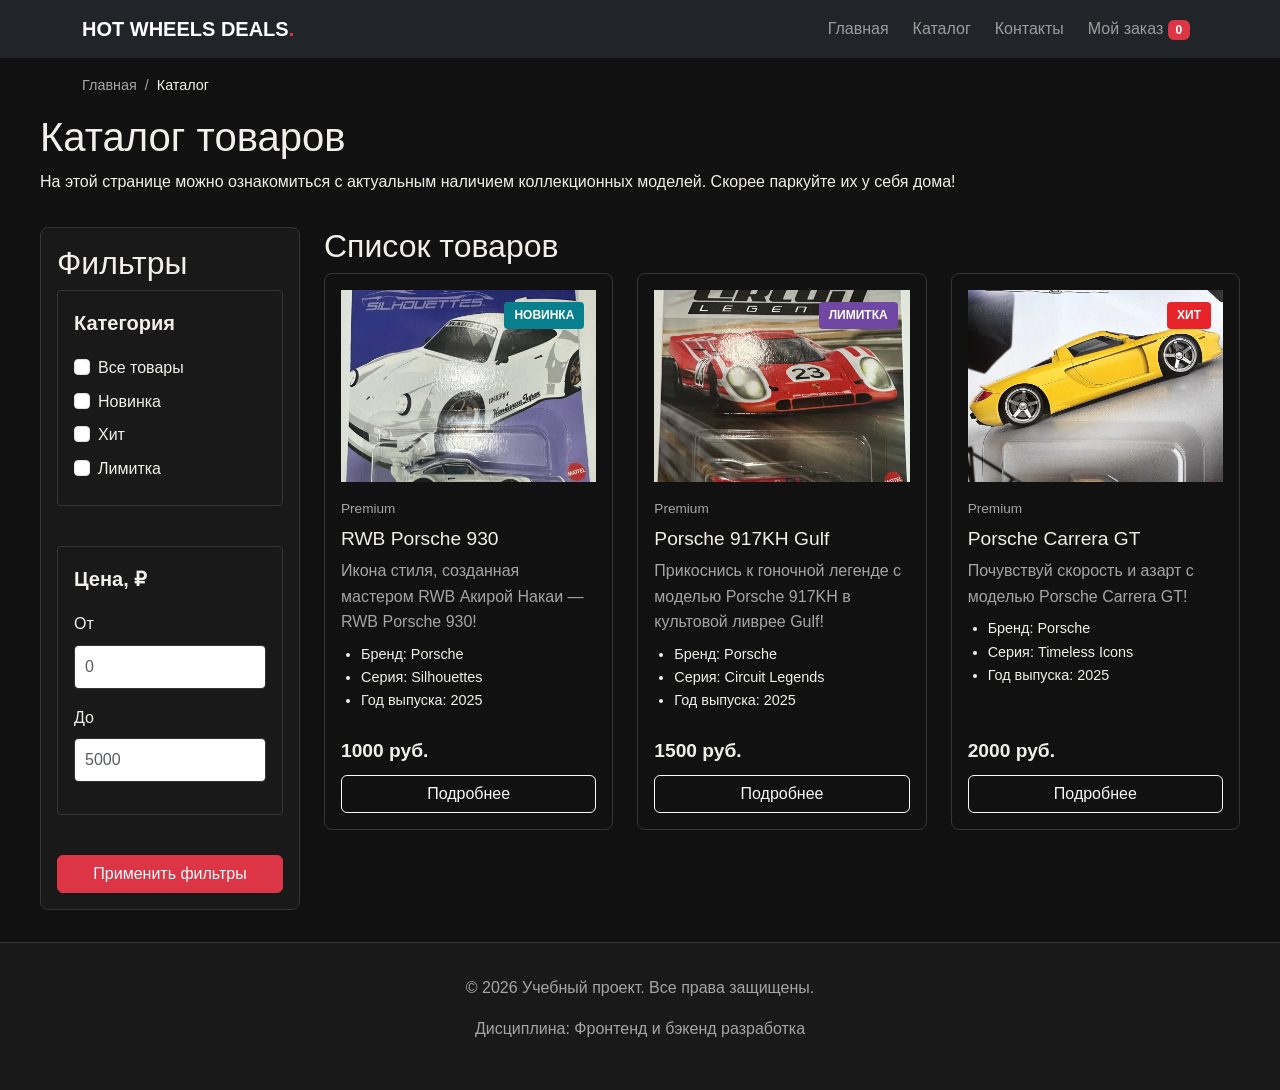
==== commit b73c57cc: "feat: add shop cart" ====
--- a/catalog.html
+++ b/catalog.html
@@ -60,8 +60,14 @@
                 <a class="nav-link" href="contacts.html">Контакты</a>
               </li>
               <li class="nav-item">
-                <a class="btn btn-danger ms-lg-2" href="order.html">
+                <a href="order.html" class="nav-link">
                   Мой заказ
+                  <span
+                    class="badge bg-danger"
+                    id="cart-count"
+                    aria-label="Количество товаров в корзине"
+                    >0</span
+                  >
                 </a>
               </li>
             </ul>
@@ -321,5 +327,6 @@
     </footer>
 
     <script src="https://cdn.jsdelivr.net/npm/bootstrap@5.3.8/dist/js/bootstrap.bundle.min.js"></script>
+    <script src="js/cart-counter.js"></script>
   </body>
 </html>
--- a/css/style.css
+++ b/css/style.css
@@ -73,7 +73,7 @@
 }
 
 footer {
-  padding: 32px 0;
+  padding: var(--space-xl) 0;
   background-color: var(--color-surface);
   border-top: 1px solid var(--color-border);
   color: var(--color-muted);
@@ -142,19 +142,6 @@
 /* ===============================
    3. Общие элементы интерфейса
    =============================== */
-
-a {
-  color: var(--color-primary);
-}
-
-a:hover {
-  color: var(--color-primary-dark);
-}
-
-a:focus-visible {
-  outline: 2px solid var(--color-primary);
-  outline-offset: 3px;
-}
 
 /* ===============================
    4. Компоненты страницы
@@ -296,9 +283,9 @@
 */
 .order-dialog {
   width: min(100% - 32px, 560px);
-  padding: 24px;
+  padding: var(--space-lg);
   border: none;
-  border-radius: 12px;
+  border-radius: var(--radius-lg);
 }
 
 /*
@@ -385,9 +372,9 @@
   Сообщение об успешной отправке.
 */
 .success-message {
-  max-width: 1100px;
+  max-width: var(--container-width);
   margin: 24px auto;
-  padding: 16px;
+  padding: var(--space-md);
   border-left: 4px solid #168a2f;
   background-color: #eefaf0;
 }
@@ -412,9 +399,7 @@
   color: var(--color-muted);
 }
 
-html {
-  scroll-behavior: smooth;
-}
+
 
 :target {
   outline: 2px dashed var(--color-primary);
@@ -581,9 +566,9 @@
   width: fit-content;
   padding: 4px 10px;
   margin-bottom: 12px;
-  border-radius: 4px;
-  background-color: #e62429;
-  color: #ffffff;
+  border-radius: var(--radius-sm);
+  background-color: var(--color-primary);
+  color: var(--color-white);
   font-size: 0.75rem;
   font-weight: 700;
   text-transform: uppercase;
@@ -613,7 +598,7 @@
 }
 
 .product-card__badge--hit {
-  background-color: #e62429;
+  background-color: var(--color-primary);
 }
 
 .product-card__badge--limited {
@@ -631,7 +616,7 @@
 
 #popular .product-card__badge--new {
   background-color: #087f8c;
-  color: #ffffff;
+  color: var(--color-white);
 }
 
 /* Баннер предзаказа */
@@ -657,7 +642,7 @@
     min-height: 360px;
     max-height: 480px;
     object-fit: contain;
-    padding: 1.5rem;
+    padding: var(--space-lg);
     transition: transform 0.4s ease;
 }
 
@@ -666,16 +651,16 @@
 }
 
 .preorder-banner .btn-danger {
-    background-color: #e62429;
-    border-color: #e62429;
+    background-color: var(--color-primary);
+    border-color: var(--color-primary);
     font-weight: 700;
     transition: background-color 0.2s ease,
                 border-color 0.2s ease;
 }
 
 .preorder-banner .btn-danger:hover {
-    background-color: #bd171d;
-    border-color: #bd171d;
+    background-color: var(--color-primary-dark);
+    border-color: var(--color-primary-dark);
 }
 
 @media (max-width: 991.98px) {
@@ -704,7 +689,7 @@
             rgba(230, 36, 41, 0.16),
             transparent 48%
         ),
-        #191919;
+        var(--color-surface);
     border: 1px solid #414141;
     border-radius: 16px;
     box-shadow: 0 24px 80px rgba(0, 0, 0, 0.5);
@@ -712,27 +697,27 @@
 
 .preorder-modal__header {
     align-items: flex-start;
-    border-bottom: 1px solid #353535;
-    padding: 1.5rem;
+    border-bottom: 1px solid var(--color-border);
+    padding: var(--space-lg);
 }
 
 .preorder-modal__eyebrow {
-    color: #a5a5a5;
+    color: var(--color-muted);
     font-size: 0.7rem;
     font-weight: 700;
     letter-spacing: 0.15em;
 }
 
 .preorder-modal__body {
-    padding: 1.5rem;
+    padding: var(--space-lg);
 }
 
 .preorder-modal__badge {
     display: inline-block;
     padding: 0.35rem 0.65rem;
-    color: #fff;
-    background: #e62429;
-    border-radius: 4px;
+    color: var(--color-white);
+    background: var(--color-primary);
+    border-radius: var(--radius-sm);
     font-size: 0.7rem;
     font-weight: 800;
     letter-spacing: 0.08em;
@@ -756,11 +741,11 @@
     align-items: flex-start;
     gap: 0.85rem;
     margin-top: 1.5rem;
-    padding: 1rem;
+    padding: var(--space-md);
     background: #242424;
     border: 1px solid #383838;
-    border-left: 3px solid #e62429;
-    border-radius: 8px;
+    border-left: 3px solid var(--color-primary);
+    border-radius: var(--radius-md);
 }
 
 .preorder-modal__notice-icon {
@@ -769,8 +754,8 @@
     width: 1.5rem;
     height: 1.5rem;
     place-items: center;
-    color: #fff;
-    background: #e62429;
+    color: var(--color-white);
+    background: var(--color-primary);
     border-radius: 50%;
     font-weight: 800;
 }
@@ -781,14 +766,14 @@
 
 .preorder-modal__notice p {
     margin-top: 0.35rem;
-    color: #a5a5a5;
+    color: var(--color-muted);
     font-size: 0.85rem;
     line-height: 1.5;
 }
 
 .preorder-modal__footer {
     gap: 0.75rem;
-    padding: 1rem 1.5rem 1.5rem;
+    padding: var(--space-md) var(--space-lg) var(--space-lg);
     border-top: 0;
 }
 
@@ -839,8 +824,12 @@
 
 /* Галерея товара */
 .product-gallery {
+    display: flex;
+    align-items: center;
+    justify-content: center;
+    min-height: 420px;
     overflow: hidden;
-    padding: 1rem;
+    padding: var(--space-lg);
     background-color: var(--color-surface);
     border: 1px solid var(--color-border);
     border-radius: var(--radius-lg);
@@ -849,7 +838,9 @@
 .product-gallery > img {
     display: block;
     width: 100%;
-    aspect-ratio: 4 / 3;
+    height: 100%;
+    max-height: 560px;
+    aspect-ratio: auto;
     object-fit: contain;
     border-radius: var(--radius-md);
 }
@@ -861,7 +852,7 @@
 /* Информация о товаре */
 .product-info {
     height: 100%;
-    padding: 1.5rem;
+    padding: var(--space-lg);
     background-color: var(--color-surface);
     border: 1px solid var(--color-border);
     border-radius: var(--radius-lg);
@@ -1029,7 +1020,7 @@
     }
 
     .product-info {
-        padding: 1rem;
+        padding: var(--space-md);
     }
 
     .product-info h1 {
@@ -1057,23 +1048,6 @@
     }
 }
 
-/* Галерея товара */
-.product-gallery {
-    display: flex;
-    align-items: center;
-    justify-content: center;
-    min-height: 420px;
-    padding: 1.5rem;
-}
-
-.product-gallery > img {
-    display: block;
-    width: 100%;
-    height: 100%;
-    max-height: 560px;
-    aspect-ratio: auto;
-    object-fit: contain;
-}
 
 /* Статус наличия товара */
 .product-status {
@@ -1101,3 +1075,311 @@
     border-color: rgba(230, 36, 41, 0.3);
 }
 
+/* Уведомление после добавления в корзину */
+#cart-message:not(:empty) {
+  margin-top: var(--space-md) !important;
+  padding: var(--space-md);
+  color: var(--color-success);
+  background: var(--color-success-bg);
+  border: 1px solid var(--color-success);
+  border-radius: var(--radius-md);
+  font-size: 0.95rem;
+  line-height: 1.5;
+}
+
+/* Не оставляем пустой блок под уведомлением */
+#cart-message:empty {
+  display: none;
+}
+
+/* Компактнее на телефонах */
+@media (max-width: 575.98px) {
+  #cart-summary {
+    padding: var(--space-md);
+  }
+
+  #cart-summary .btn,
+  #order-form button[type="submit"] {
+    width: 100%;
+  }
+}
+
+
+/* Заголовок популярных моделей */
+
+.popular__header {
+  margin-bottom: 2rem;
+}
+
+.popular__eyebrow {
+  margin-bottom: 0.6rem;
+  color: var(--color-primary);
+  font-size: 0.75rem;
+  font-weight: 800;
+  letter-spacing: 0.16em;
+  text-transform: uppercase;
+}
+
+.popular__header h2 {
+  margin-bottom: 0.75rem;
+  font-size: clamp(1.8rem, 4vw, 2.8rem);
+  font-weight: 800;
+  line-height: 1.15;
+  letter-spacing: -0.035em;
+}
+
+.popular__header h2 span {
+  color: var(--color-primary);
+}
+
+.popular__intro {
+  max-width: 600px;
+  margin-bottom: 0;
+  color: #a0a0a0;
+  font-size: 1rem;
+  line-height: 1.7;
+}
+
+/* Переход в каталог */
+
+.popular__catalog-link {
+  display: flex;
+  align-items: center;
+  justify-content: space-between;
+  gap: 1.5rem;
+  margin-top: 2rem;
+  padding: 1.5rem 1.75rem;
+  border: 1px solid #383838;
+  border-left: 4px solid var(--color-primary);
+  border-radius: 0.75rem;
+  background-color: #181818;
+}
+
+.popular__catalog-text > span {
+  display: block;
+  margin-bottom: 0.35rem;
+  font-size: 1.1rem;
+  font-weight: 700;
+}
+
+.popular__catalog-text p {
+  margin: 0;
+  color: #a0a0a0;
+  line-height: 1.5;
+}
+
+.popular__catalog-button {
+  display: inline-flex;
+  flex-shrink: 0;
+  align-items: center;
+  justify-content: center;
+  gap: 1.25rem;
+  padding: 0.9rem 1.2rem;
+  border: 1px solid var(--color-primary);
+  border-radius: 0.4rem;
+  background-color: var(--color-primary);
+  color: var(--color-white);
+  font-weight: 700;
+  text-decoration: none;
+  transition:
+    background-color 0.2s ease,
+    border-color 0.2s ease,
+    transform 0.2s ease;
+}
+
+.popular__catalog-button:hover {
+  border-color: #c91c21;
+  background-color: #c91c21;
+  color: var(--color-white);
+  transform: translateY(-2px);
+}
+
+.popular__catalog-button span {
+  font-size: 1.2rem;
+  transition: transform 0.2s ease;
+}
+
+.popular__catalog-button:hover span {
+  transform: translate(2px, -2px);
+}
+
+
+/* =========================
+   Корзина
+   ========================= */
+
+#cart-items {
+  display: grid;
+  gap: var(--space-md);
+}
+
+/* Сообщение о пустой корзине */
+#cart-empty {
+  margin-top: var(--space-md);
+  padding: var(--space-xl);
+  text-align: center;
+  color: var(--color-muted) !important;
+  background: var(--color-surface);
+  border: 1px dashed var(--color-border);
+  border-radius: var(--radius-md);
+}
+
+/* Итоги и оформление заказа */
+#cart-summary {
+  padding: var(--space-lg);
+  background: var(--color-surface);
+  border: 1px solid var(--color-border);
+  border-radius: var(--radius-lg);
+}
+
+#cart-summary > h2 {
+  margin-bottom: var(--space-md);
+  color: var(--color-text);
+}
+
+#clear-cart {
+  margin-bottom: var(--space-sm);
+}
+
+#order-form {
+  padding-top: var(--space-lg);
+  border-top: 1px solid var(--color-border);
+}
+
+#order-form h2 {
+  color: var(--color-text);
+}
+
+#order-form .form-label {
+  color: var(--color-text);
+  font-weight: 500;
+}
+
+#order-form .form-control {
+  padding: 0.75rem 1rem;
+  color: var(--color-text);
+  background-color: var(--color-bg);
+  border-color: var(--color-border);
+  border-radius: var(--radius-sm);
+}
+
+#order-form .form-control::placeholder {
+  color: var(--color-muted);
+  opacity: 1;
+}
+
+#order-form .form-control:focus {
+  background-color: var(--color-bg);
+  border-color: var(--color-primary);
+  box-shadow: 0 0 0 0.2rem rgb(230 36 41 / 20%);
+}
+
+/* Сообщение после оформления заказа */
+#order-message:not(:empty) {
+  margin-top: var(--space-lg) !important;
+  padding: var(--space-md);
+  color: var(--color-success);
+  background: var(--color-success-bg);
+  border: 1px solid var(--color-success);
+  border-radius: var(--radius-md);
+}
+
+
+/* =========================
+   Карточки товаров в корзине
+   ========================= */
+
+#cart-items > .card {
+  margin-bottom: 0 !important;
+  overflow: hidden;
+  background: var(--color-surface) !important;
+  border: 1px solid var(--color-border);
+  border-radius: var(--radius-md);
+  transition: border-color 0.2s ease;
+}
+
+#cart-items > .card:hover {
+  border-color: var(--color-primary);
+}
+
+#cart-items > .card .card-body {
+  padding: var(--space-md);
+}
+
+#cart-items .row {
+  --bs-gutter-y: 1rem;
+  align-items: center;
+}
+
+/* Фотография модели */
+#cart-items img {
+  display: block;
+  width: 100%;
+  aspect-ratio: 4 / 3;
+  object-fit: contain;
+  padding: var(--space-xs);
+  background: var(--color-bg);
+  border: 1px solid var(--color-border);
+}
+
+/* Название и цена за штуку */
+#cart-items h2 {
+  margin-bottom: var(--space-sm);
+  color: var(--color-text);
+  overflow-wrap: anywhere;
+}
+
+#cart-items .text-secondary {
+  color: var(--color-muted) !important;
+}
+
+/* Управление количеством */
+#cart-items .col-6.col-md-3:first-of-type {
+  white-space: nowrap;
+}
+
+#cart-items .col-6.col-md-3:first-of-type span {
+  display: inline-block;
+  min-width: 1.5rem;
+  text-align: center;
+  font-variant-numeric: tabular-nums;
+}
+
+#cart-items .btn-sm {
+  min-width: 34px;
+  min-height: 34px;
+}
+
+/* Сумма и удаление */
+#cart-items .fw-bold {
+  margin-bottom: var(--space-sm) !important;
+  color: var(--color-text);
+  font-size: 1.1rem;
+  font-variant-numeric: tabular-nums;
+}
+
+#cart-items .btn-outline-danger {
+  white-space: nowrap;
+}
+
+/* Адаптация для телефонов */
+@media (max-width: 575.98px) {
+  #cart-items > .card .card-body {
+    padding: var(--space-sm);
+  }
+
+  #cart-items .col-6.col-md-3 {
+    display: flex;
+    align-items: center;
+    gap: var(--space-xs);
+  }
+
+  #cart-items .col-6.col-md-3:first-of-type {
+    justify-content: flex-start;
+  }
+
+  #cart-items .col-6.col-md-3:last-of-type {
+    flex-direction: column;
+    align-items: flex-end;
+  }
+}
